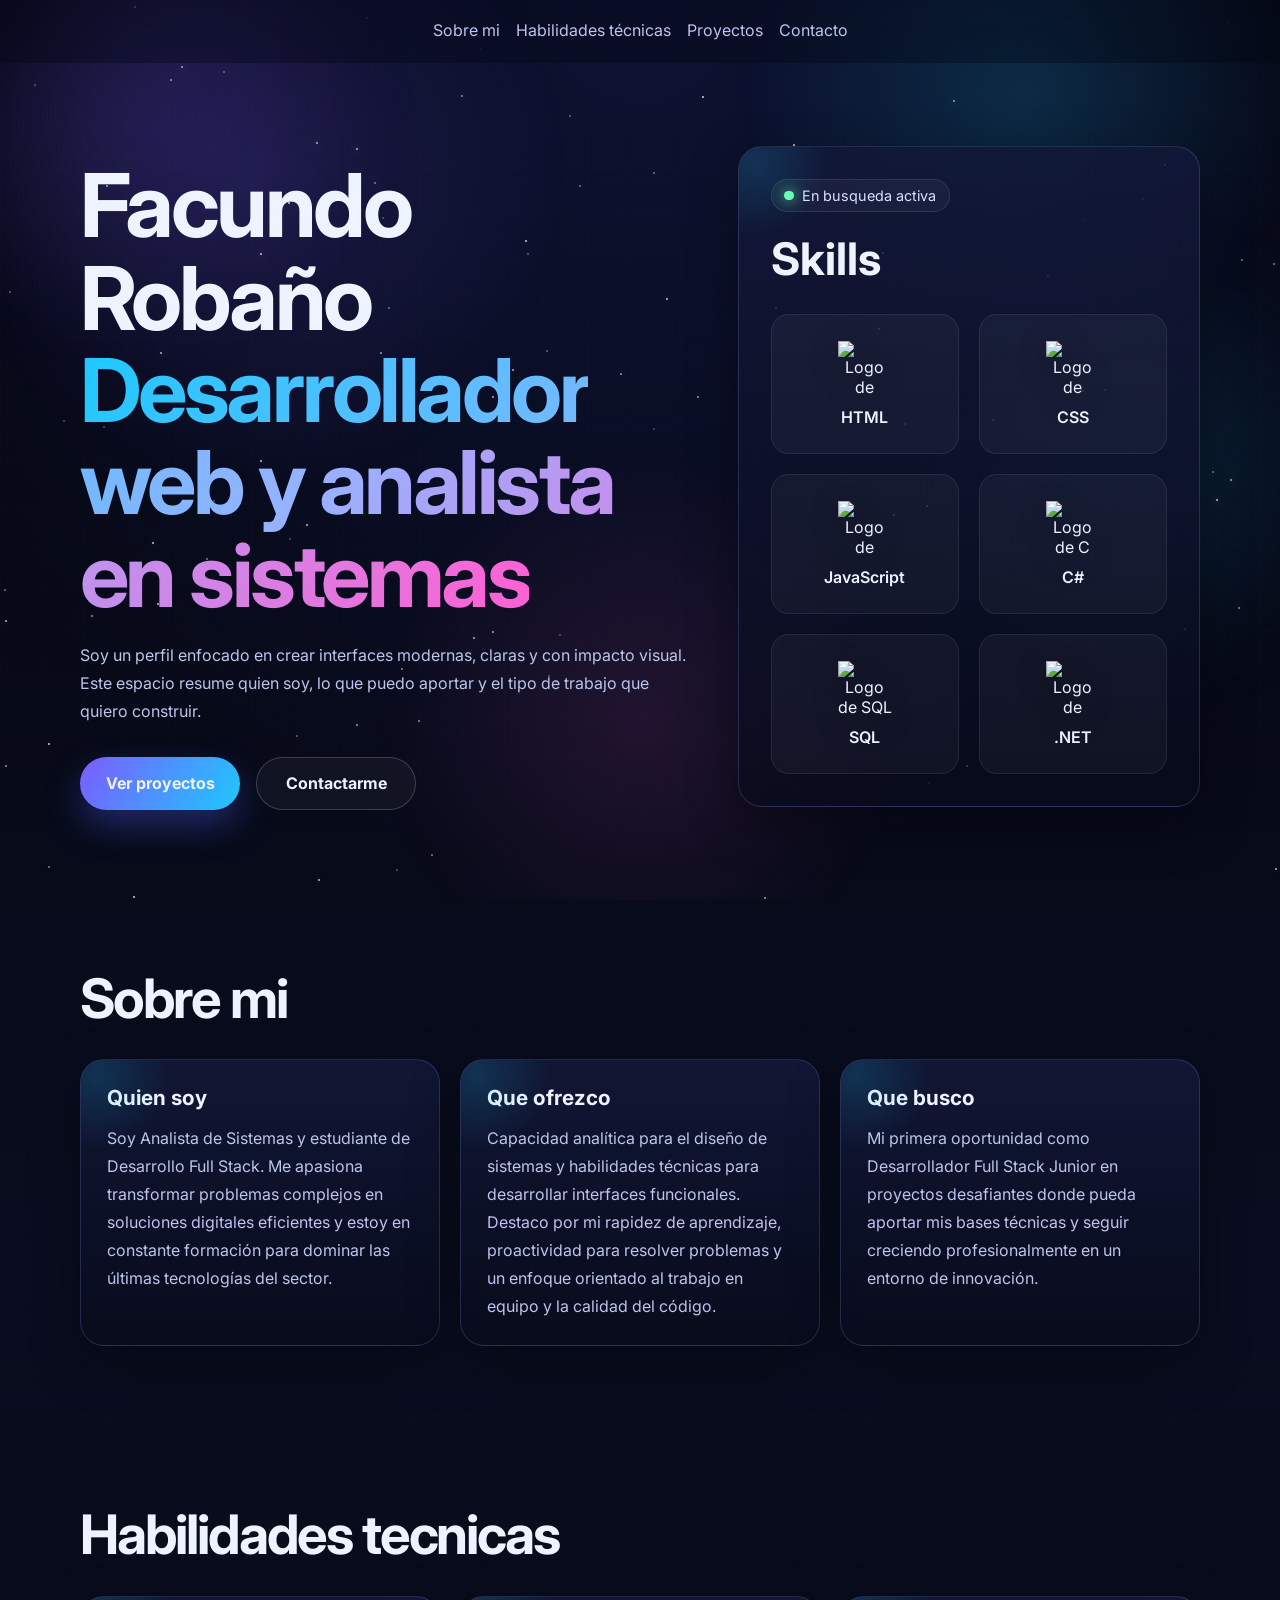
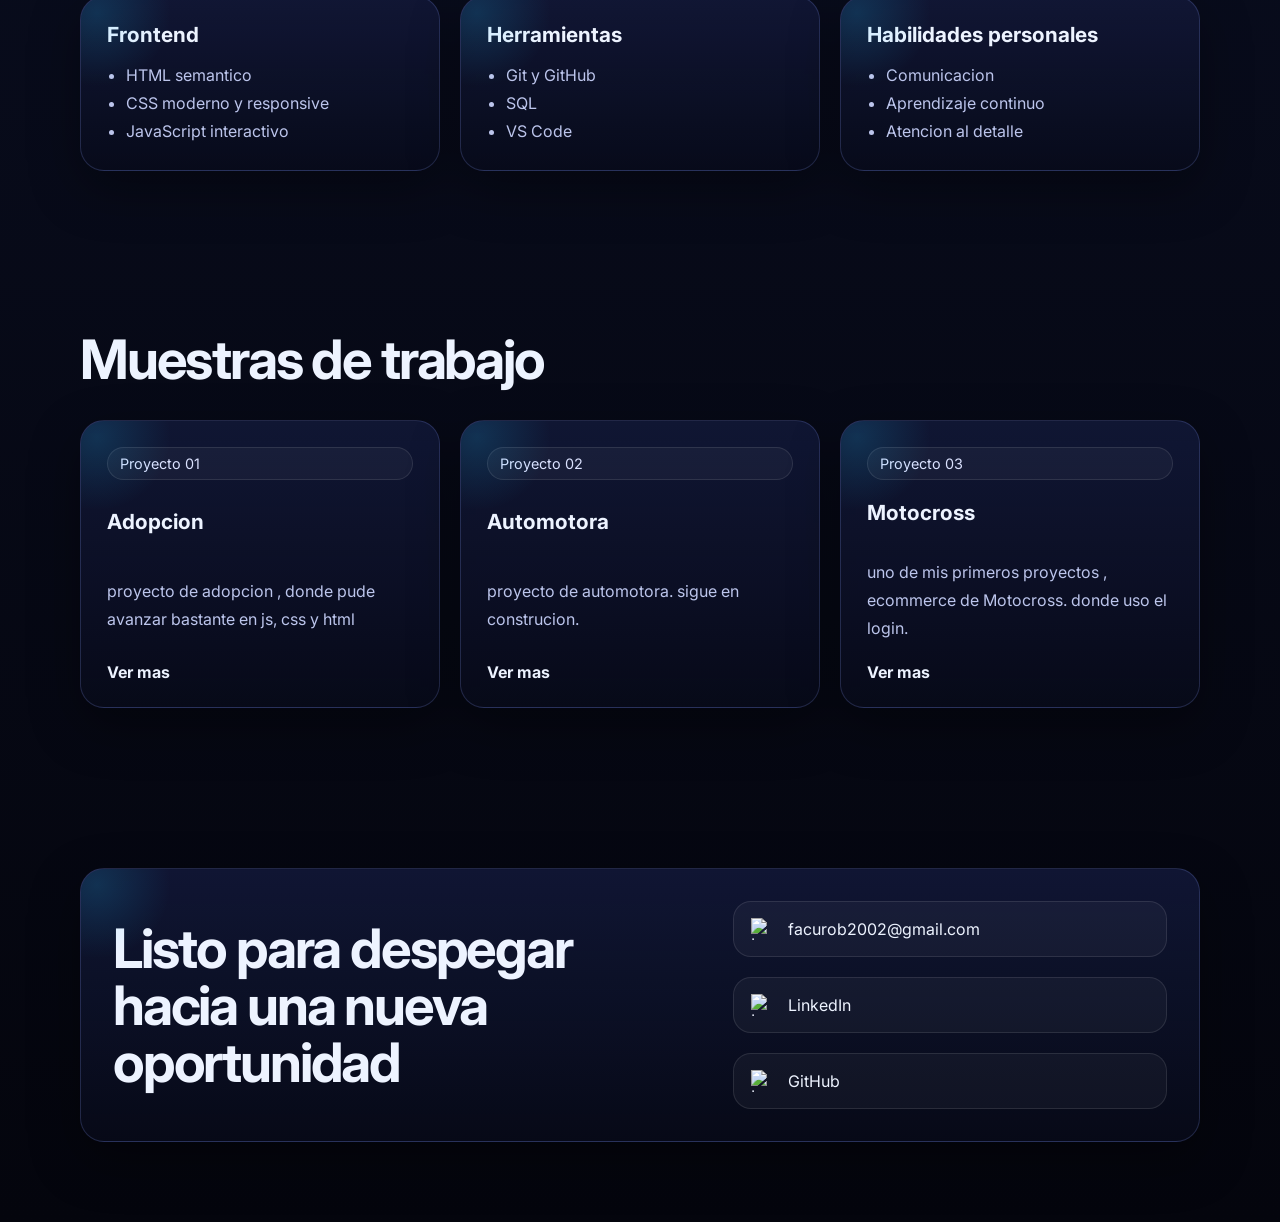
==== index.html @ c433d201 "Add files via upload" ====
<!DOCTYPE html>
<html lang="es">
<head>
  <meta charset="UTF-8">
  <meta name="viewport" content="width=device-width, initial-scale=1.0">
  <title>Porfolio Facundo Robaño</title>
  <meta name="description" content="Porfolio web animado con estilo galactico para presentar experiencia, habilidades y proyectos.">
  <link rel="preconnect" href="https://fonts.googleapis.com">
  <link rel="preconnect" href="https://fonts.gstatic.com" crossorigin>
  <link href="https://fonts.googleapis.com/css2?family=Inter:wght@400;500;600;700;800&display=swap" rel="stylesheet">
  <link rel="stylesheet" href="styles.css">
</head>
<body>
  <div class="fondo-espacial" aria-hidden="true">
    <div class="nebula nebula-izquierda"></div>
    <div class="nebula nebula-derecha"></div>
    <div class="estrellas" id="estrellas"></div>
    <div class="cuadricula-brillo"></div>
  </div>

  <header class="encabezado">
    <nav class="barra-nav">
      <div class="enlaces-nav">
        <a href="#sobre-mi">Sobre mi</a>
        <a href="#habilidades-tecnicas">Habilidades técnicas</a>
        <a href="#proyectos">Proyectos</a>
        <a href="#contacto">Contacto</a>
      </div>
    </nav>
  </header>

  <main>
    <section class="portada seccion" id="inicio">
      <div class="portada-texto revelar">
        <h1>Facundo Robaño <span class="texto-degradado">Desarrollador web y analista en sistemas</span></h1>
        <p>
          Soy un perfil enfocado en crear interfaces modernas, claras y con
          impacto visual. Este espacio resume quien soy, lo que puedo aportar
          y el tipo de trabajo que quiero construir.
        </p>
        <div class="portada-acciones">
          <a href="#proyectos" class="boton boton-primario">Ver proyectos</a>
          <a href="#contacto" class="boton boton-secundario">Contactarme</a>
        </div>
      </div>

      <div class="portada-panel revelar">
        <div class="tarjeta-orbital">
          <div class="estado-pill">
            <span class="estado-punto"></span>
            En busqueda activa
          </div>
          <h2>Skills</h2>

          <div class="metricas">
            <article class="tarjeta-logo">
              <img src="https://cdn.jsdelivr.net/gh/devicons/devicon/icons/html5/html5-original.svg" alt="Logo de HTML">
              <span>HTML</span>
            </article>
            <article class="tarjeta-logo">
              <img src="https://cdn.jsdelivr.net/gh/devicons/devicon/icons/css3/css3-original.svg" alt="Logo de CSS">
              <span>CSS</span>
            </article>
            <article class="tarjeta-logo">
              <img src="https://cdn.jsdelivr.net/gh/devicons/devicon/icons/javascript/javascript-original.svg" alt="Logo de JavaScript">
              <span>JavaScript</span>
            </article>
            <article class="tarjeta-logo">
              <img src="https://cdn.jsdelivr.net/gh/devicons/devicon/icons/csharp/csharp-original.svg" alt="Logo de C Sharp">
              <span>C#</span>
            </article>
            <article class="tarjeta-logo">
              <img src="https://cdn.jsdelivr.net/gh/devicons/devicon/icons/microsoftsqlserver/microsoftsqlserver-plain.svg" alt="Logo de SQL">
              <span>SQL</span>
            </article>
            <article class="tarjeta-logo">
              <img src="https://cdn.simpleicons.org/dotnet/512BD4" alt="Logo de .NET">
              <span>.NET</span>
            </article>
          </div>
        </div>
      </div>
    </section>

    <section class="seccion" id="sobre-mi">
      <div class="titulo-seccion revelar">
        <h2>Sobre mi</h2>
      </div>

      <div class="grilla-sobre-mi">
        <article class="tarjeta-vidrio revelar">
          <h3>Quien soy</h3>
          <p>
            Soy Analista de Sistemas y estudiante de Desarrollo Full Stack.
             Me apasiona transformar problemas complejos en soluciones digitales eficientes 
             y estoy en constante formación para dominar las últimas tecnologías del sector.
          </p>
        </article>

        <article class="tarjeta-vidrio revelar">
          <h3>Que ofrezco</h3>
          <p> 
           Capacidad analítica para el diseño de sistemas y habilidades técnicas para desarrollar interfaces funcionales.
            Destaco por mi rapidez de aprendizaje, proactividad para resolver problemas 
            y un enfoque orientado al trabajo en equipo y la calidad del código.
          </p>
        </article>

        <article class="tarjeta-vidrio revelar">
          <h3>Que busco</h3>
          <p>
            Mi primera oportunidad como Desarrollador Full Stack Junior en proyectos desafiantes
             donde pueda aportar mis bases técnicas y seguir creciendo profesionalmente en un entorno de innovación.
          </p>
        </article>
      </div>
    </section>

    <section class="seccion" id="habilidades-tecnicas">
      <div class="titulo-seccion revelar">
        <h2>Habilidades tecnicas</h2>
      </div>

      <div class="grilla-habilidades">
        <article class="tarjeta-vidrio revelar">
          <h3>Frontend</h3>
          <ul>
            <li>HTML semantico</li>
            <li>CSS moderno y responsive</li>
            <li>JavaScript interactivo</li>
          </ul>
        </article>

        <article class="tarjeta-vidrio revelar">
          <h3>Herramientas</h3>
          <ul>
            <li>Git y GitHub</li>
            <li>SQL</li>
            <li>VS Code</li>
          </ul>
        </article>

        <article class="tarjeta-vidrio revelar">
          <h3>Habilidades personales</h3>
          <ul>
            <li>Comunicacion</li>
            <li>Aprendizaje continuo</li>
            <li>Atencion al detalle</li>
          </ul>
        </article>
      </div>
    </section>

    <section class="seccion" id="proyectos">
      <div class="titulo-seccion revelar">
        <h2>Muestras de trabajo</h2>
      </div>

      <div class="grilla-proyectos">
        <article class="tarjeta-proyecto revelar">
          <span class="etiqueta-proyecto">Proyecto 01</span>
          <h3>Adopcion</h3>
          <p>
            proyecto de adopcion , donde pude avanzar  bastante en js, css y html 
          </p>
          <a href="./proyectos/adopcion-perros-cv/index.html">Ver mas</a>
        </article>

        <article class="tarjeta-proyecto revelar">
          <span class="etiqueta-proyecto">Proyecto 02</span>
          <h3>Automotora</h3>
          <p>
           proyecto de automotora.  sigue en construcion.
          </p>
          <a href="./proyectos/automotora/index.html">Ver mas</a>
        </article>

        <article class="tarjeta-proyecto revelar">
          <span class="etiqueta-proyecto">Proyecto 03</span>
          <h3>Motocross</h3>
          <p>
           uno  de mis primeros proyectos , ecommerce de Motocross. donde uso el login.  
          </p>
          <a href="./proyectos/Motocross/index.html">Ver mas</a>
        </article>
      </div>
    </section>

    <section class="seccion" id="contacto">
      <div class="contenedor-contacto revelar">
        <div>
          <h2>Listo para despegar hacia una nueva oportunidad</h2>
          
        </div>

        <div class="enlaces-contacto">
          <a href="mailto:facurob2002@gmail.com">
            <img src="https://cdn.simpleicons.org/gmail/EA4335" alt="Logo de Gmail">
            <span>facurob2002@gmail.com</span>
          </a>
          <a href="https://www.linkedin.com/in/facundo-roba%C3%B1o-1b584221b/" target="_blank" rel="noreferrer">
            <img src="https://cdn.jsdelivr.net/gh/devicons/devicon/icons/linkedin/linkedin-original.svg" alt="Logo de LinkedIn">
            <span>LinkedIn</span>
          </a>
          <a href="https://github.com/Facundo-RC" target="_blank" rel="noreferrer">
            <img src="https://cdn.simpleicons.org/github/FFFFFF" alt="Logo de GitHub">
            <span>GitHub</span>
          </a>
        </div>
      </div>
    </section>
  </main>

  <script src="script.js"></script>
</body>
</html>
---- styles.css ----
:root {
  --border: rgba(138, 160, 255, 0.2);
  --text: #edf3ff;
  --muted: #bcc5ec;
  --primary: #7c5cff;
  --secondary: #1ec8ff;
  --accent: #ff5fd2;
  --shadow: 0 18px 50px rgba(0, 0, 0, 0.35);
  --radius: 24px;
  --container: 1120px;
}

* {
  box-sizing: border-box;
  margin: 0;
  padding: 0;
}

html {
  scroll-behavior: smooth;
}

body {
  min-height: 100vh;
  overflow-x: hidden;
  font-family: "Inter", sans-serif;
  color: var(--text);
  background:
    radial-gradient(circle at top, rgba(44, 66, 181, 0.22), transparent 30%),
    linear-gradient(180deg, #04050d 0%, #090d1f 45%, #04050d 100%);
}

body::before {
  content: "";
  position: fixed;
  inset: 0;
  z-index: -3;
  pointer-events: none;
  background:
    radial-gradient(circle at 20% 20%, rgba(124, 92, 255, 0.15), transparent 25%),
    radial-gradient(circle at 80% 10%, rgba(30, 200, 255, 0.16), transparent 22%),
    radial-gradient(circle at 50% 80%, rgba(255, 95, 210, 0.1), transparent 28%);
}

a {
  color: inherit;
  text-decoration: none;
}

main {
  width: min(var(--container), calc(100% - 2rem));
  margin: 0 auto;
}

.seccion {
  padding: 5rem 0;
}

.titulo-seccion {
  margin-bottom: 2rem;
}

.titulo-seccion h2,
.contenedor-contacto h2,
.portada-texto h1 {
  line-height: 1.05;
  letter-spacing: -0.04em;
  max-width: 14ch;
  font-size: clamp(2rem, 5vw, 3.4rem);
}

.portada-texto h1 {
  max-width: 12ch;
  margin-top: 1rem;
  font-size: clamp(3rem, 8vw, 5.5rem);
}

.portada-texto p,
.tarjeta-vidrio p,
.tarjeta-orbital p,
.tarjeta-proyecto p,
.contenedor-contacto p,
.grilla-habilidades li {
  color: var(--muted);
  line-height: 1.75;
}

.etiqueta-proyecto,
.estado-pill {
  display: inline-flex;
  align-items: center;
  gap: 0.5rem;
  padding: 0.45rem 0.8rem;
  border: 1px solid rgba(255, 255, 255, 0.1);
  border-radius: 999px;
  background: rgba(255, 255, 255, 0.04);
  color: #dbe2ff;
  font-size: 0.9rem;
}

.tarjeta-vidrio,
.tarjeta-proyecto,
.tarjeta-orbital,
.contenedor-contacto {
  position: relative;
  overflow: hidden;
  border: 1px solid var(--border);
  border-radius: var(--radius);
  background: linear-gradient(180deg, rgba(18, 24, 56, 0.88), rgba(8, 11, 27, 0.74));
  box-shadow: var(--shadow);
}

.tarjeta-vidrio::before,
.tarjeta-proyecto::before,
.tarjeta-orbital::before,
.contenedor-contacto::before {
  content: "";
  position: absolute;
  top: -4rem;
  left: -4rem;
  width: 10rem;
  height: 10rem;
  border-radius: 50%;
  background: radial-gradient(circle, rgba(30, 200, 255, 0.16), transparent 65%);
  pointer-events: none;
}

.texto-degradado {
  background: linear-gradient(120deg, var(--secondary), #98b2ff, var(--accent));
  -webkit-background-clip: text;
  background-clip: text;
  color: transparent;
}

.revelar {
  opacity: 0;
  transform: translateY(24px);
  transition: opacity 0.6s ease, transform 0.6s ease;
}

.revelar.visible {
  opacity: 1;
  transform: translateY(0);
}

.fondo-espacial {
  position: fixed;
  inset: 0;
  z-index: -2;
  overflow: hidden;
  pointer-events: none;
}

.estrellas,
.cuadricula-brillo {
  position: absolute;
  inset: 0;
}

.estrella {
  position: absolute;
  width: 2px;
  height: 2px;
  border-radius: 50%;
  background: rgba(255, 255, 255, 0.85);
  box-shadow: 0 0 10px rgba(255, 255, 255, 0.75);
  animation: titilar var(--duration) ease-in-out infinite;
  animation-delay: var(--delay);
}

.nebula {
  position: absolute;
  width: 34rem;
  height: 34rem;
  border-radius: 50%;
  filter: blur(50px);
  opacity: 0.42;
  animation: flotarNebula 18s ease-in-out infinite alternate;
}

.nebula-izquierda {
  top: -10rem;
  left: -8rem;
  background: radial-gradient(circle, rgba(124, 92, 255, 0.46), transparent 60%);
}

.nebula-derecha {
  top: 12rem;
  right: -8rem;
  background: radial-gradient(circle, rgba(30, 200, 255, 0.34), transparent 60%);
  animation-duration: 22s;
}

.cuadricula-brillo {
  opacity: 0.35;
  background-image:
    linear-gradient(rgba(255, 255, 255, 0.03) 1px, transparent 1px),
    linear-gradient(90deg, rgba(255, 255, 255, 0.03) 1px, transparent 1px);
  background-size: 42px 42px;
  mask-image: linear-gradient(to bottom, transparent 5%, black 20%, black 80%, transparent 100%);
}

.encabezado {
  position: sticky;
  top: 0;
  z-index: 10;
  padding: 1.25rem 1.5rem;
  backdrop-filter: blur(18px);
  background: rgba(4, 7, 18, 0.35);
}

.barra-nav {
  width: min(var(--container), 100%);
  margin: 0 auto;
  display: flex;
  align-items: center;
  justify-content: center;
  gap: 1rem;
}

.enlaces-nav {
  display: flex;
  flex-wrap: wrap;
  gap: 1rem;
  color: var(--muted);
  justify-content: center;
}

.enlaces-nav a {
  position: relative;
  padding-bottom: 0.2rem;
}

.enlaces-nav a::after {
  content: "";
  position: absolute;
  right: 0;
  bottom: 0;
  left: 0;
  height: 2px;
  transform: scaleX(0);
  transform-origin: left;
  transition: transform 0.25s ease;
  background: linear-gradient(90deg, var(--secondary), var(--accent));
}

.enlaces-nav a:hover::after,
.enlaces-nav a.activo::after {
  transform: scaleX(1);
}

.portada {
  min-height: calc(100vh - 5rem);
  display: grid;
  grid-template-columns: 1.15fr 0.85fr;
  align-items: center;
  gap: 2rem;
}

.portada-texto p {
  max-width: 62ch;
  margin-top: 1.25rem;
}

.portada-acciones {
  display: flex;
  flex-wrap: wrap;
  gap: 1rem;
  margin-top: 2rem;
}

.boton {
  display: inline-flex;
  align-items: center;
  justify-content: center;
  min-width: 10rem;
  padding: 0.95rem 1.35rem;
  border-radius: 999px;
  font-weight: 700;
  transition: transform 0.25s ease, box-shadow 0.25s ease;
}

.boton:hover {
  transform: translateY(-3px);
}

.boton-primario {
  background: linear-gradient(120deg, var(--primary), var(--secondary));
  box-shadow: 0 15px 35px rgba(74, 95, 255, 0.35);
}

.boton-secundario {
  border: 1px solid rgba(255, 255, 255, 0.18);
  background: rgba(255, 255, 255, 0.04);
}

.portada-panel {
  display: flex;
  justify-content: center;
}

.tarjeta-orbital {
  width: min(100%, 31rem);
  padding: 2rem;
  animation: flotarTarjeta 8s ease-in-out infinite;
}

.tarjeta-orbital h2 {
  margin-top: 1.25rem;
  font-size: clamp(1.8rem, 4vw, 2.8rem);
}

.estado-punto {
  width: 0.6rem;
  height: 0.6rem;
  border-radius: 50%;
  background: #6effb3;
  box-shadow: 0 0 14px #6effb3;
}

.metricas,
.enlaces-contacto {
  display: grid;
  gap: 1.25rem;
}

.metricas {
  grid-template-columns: repeat(2, minmax(120px, 1fr));
  margin-top: 1.75rem;
}

.metricas article,
.tarjeta-vidrio,
.tarjeta-proyecto {
  padding: 1.6rem;
}

.metricas article {
  border-radius: 18px;
  background: rgba(255, 255, 255, 0.04);
  border: 1px solid rgba(255, 255, 255, 0.08);
}

.tarjeta-logo {
  display: grid;
  place-items: center;
  gap: 0.8rem;
  min-height: 130px;
  text-align: center;
  perspective: 900px;
  transform-style: preserve-3d;
  border: 1px solid rgba(255, 255, 255, 0.08);
  border-radius: 18px;
  background: rgba(255, 255, 255, 0.04);
  transition: transform 0.35s ease, box-shadow 0.35s ease, border-color 0.35s ease;
}

.tarjeta-logo:hover {
  transform: rotateX(10deg) rotateY(-10deg) translateY(-6px) scale(1.03);
  border-color: rgba(30, 200, 255, 0.45);
  box-shadow: 0 16px 30px rgba(8, 14, 40, 0.45);
}

.tarjeta-logo img {
  width: 54px;
  height: 54px;
  object-fit: contain;
  filter: drop-shadow(0 8px 14px rgba(0, 0, 0, 0.35));
  transition: transform 0.35s ease;
}

.tarjeta-logo:hover img {
  transform: translateZ(24px) scale(1.06);
}

.tarjeta-logo span {
  color: var(--text);
  font-weight: 600;
}

.grilla-sobre-mi,
.grilla-habilidades,
.grilla-proyectos {
  display: flex;
  flex-wrap: wrap;
  gap: 1.25rem;
}

.grilla-sobre-mi > *,
.grilla-habilidades > *,
.grilla-proyectos > * {
  flex: 1 1 280px;
}

.tarjeta-vidrio h3,
.tarjeta-proyecto h3 {
  margin-bottom: 0.85rem;
  font-size: 1.3rem;
}

.grilla-habilidades ul {
  padding-left: 1.2rem;
  list-style: disc;
}

.tarjeta-proyecto {
  display: flex;
  flex-direction: column;
  justify-content: space-between;
  min-height: 18rem;
}

.tarjeta-proyecto a {
  font-weight: 700;
}

.contenedor-contacto {
  display: grid;
  grid-template-columns: 1.15fr 0.85fr;
  gap: 2rem;
  align-items: center;
  padding: 2rem;
}

.enlaces-contacto a {
  display: flex;
  align-items: center;
  gap: 0.9rem;
  padding: 1rem 1.1rem;
  border: 1px solid rgba(255, 255, 255, 0.1);
  border-radius: 18px;
  background: rgba(255, 255, 255, 0.04);
  transition: transform 0.25s ease, border-color 0.25s ease;
}

.enlaces-contacto img {
  width: 22px;
  height: 22px;
  object-fit: contain;
  flex-shrink: 0;
}

.enlaces-contacto a:hover {
  transform: translateX(6px);
  border-color: rgba(255, 255, 255, 0.25);
}

@keyframes titilar {
  0%, 100% { opacity: 0.25; transform: scale(0.8); }
  50%       { opacity: 1;    transform: scale(1.4); }
}

@keyframes flotarNebula {
  from { transform: translate3d(0, 0, 0) scale(1); }
  to   { transform: translate3d(1.5rem, 2rem, 0) scale(1.12); }
}

@keyframes flotarTarjeta {
  0%, 100% { transform: translateY(0); }
  50%      { transform: translateY(-10px); }
}

@media (max-width: 960px) {
  .portada,
  .contenedor-contacto {
    grid-template-columns: 1fr;
  }

  .barra-nav {
    flex-direction: column;
    align-items: flex-start;
  }
}

@media (max-width: 640px) {
  main {
    width: min(var(--container), calc(100% - 1.2rem));
  }

  .seccion {
    padding: 4rem 0;
  }

  .portada-texto h1 {
    max-width: 100%;
  }

  .portada-acciones,
  .metricas {
    grid-template-columns: 1fr;
  }
}
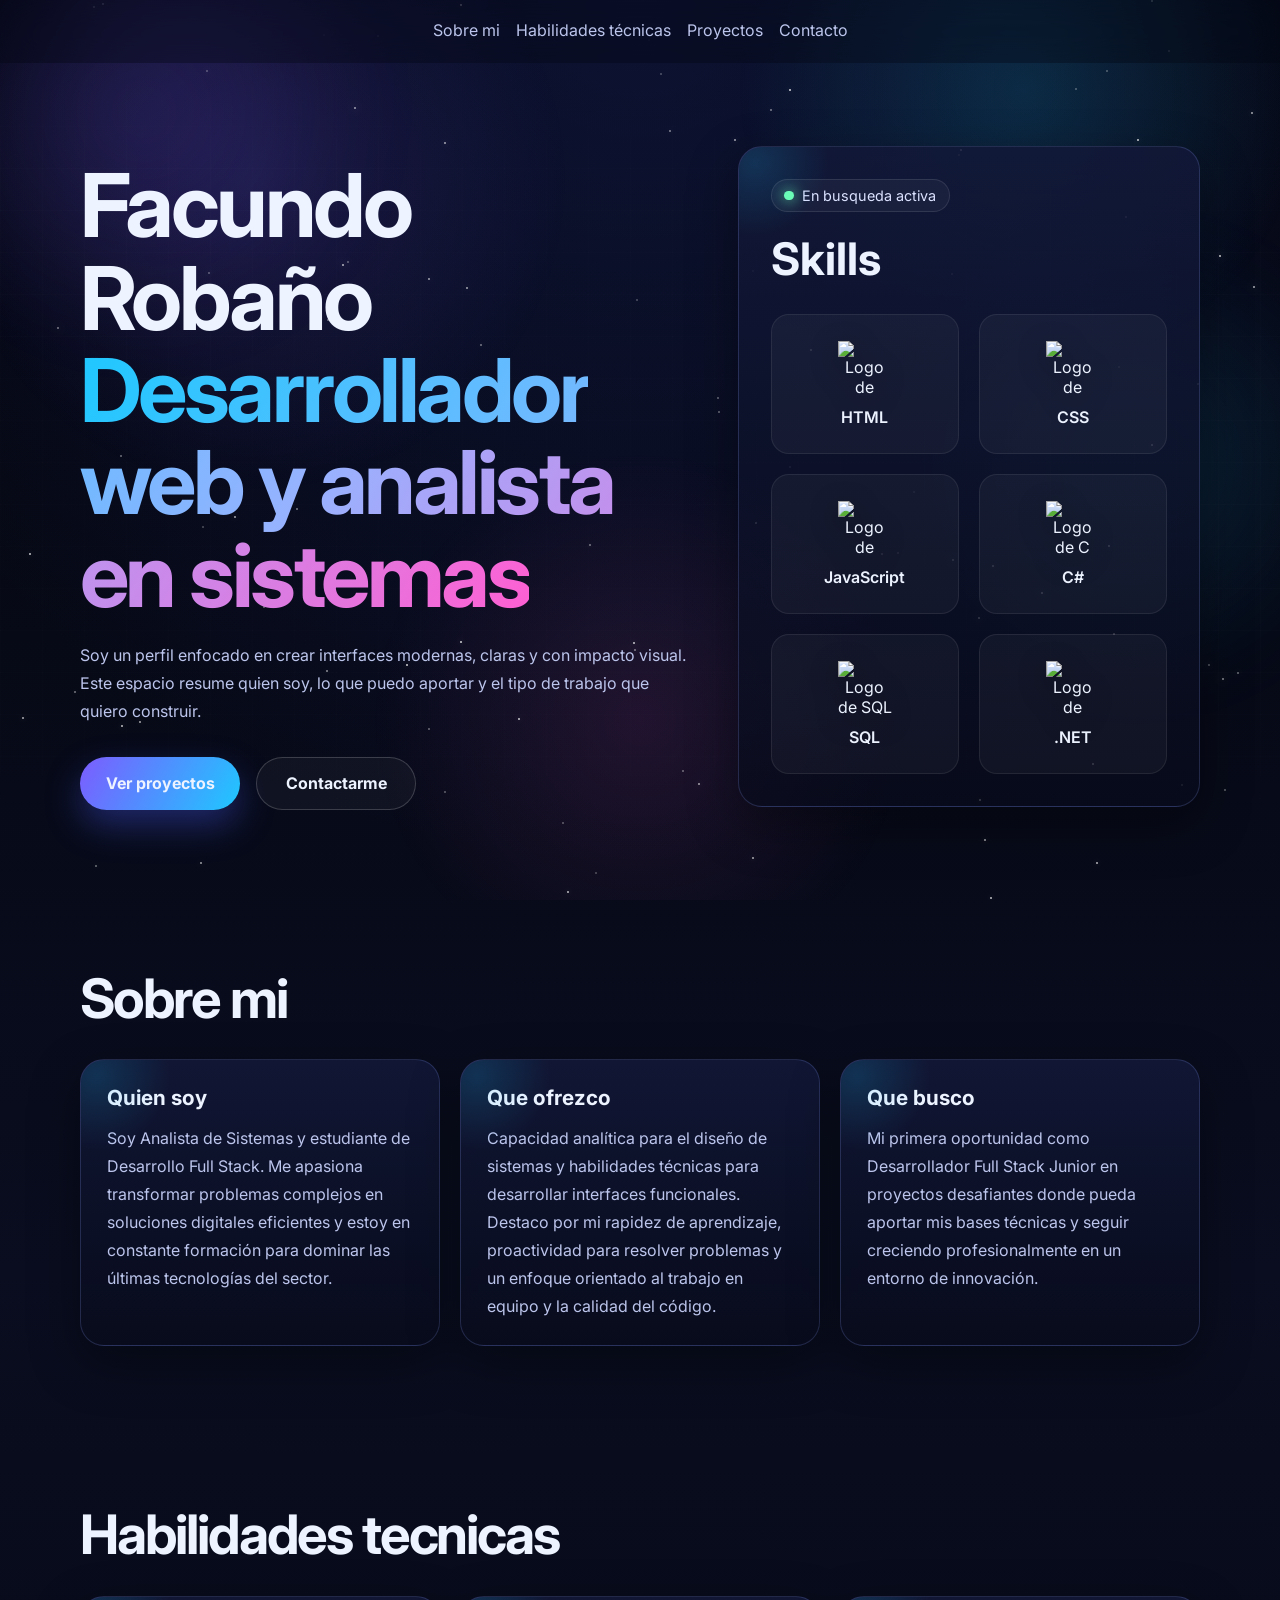
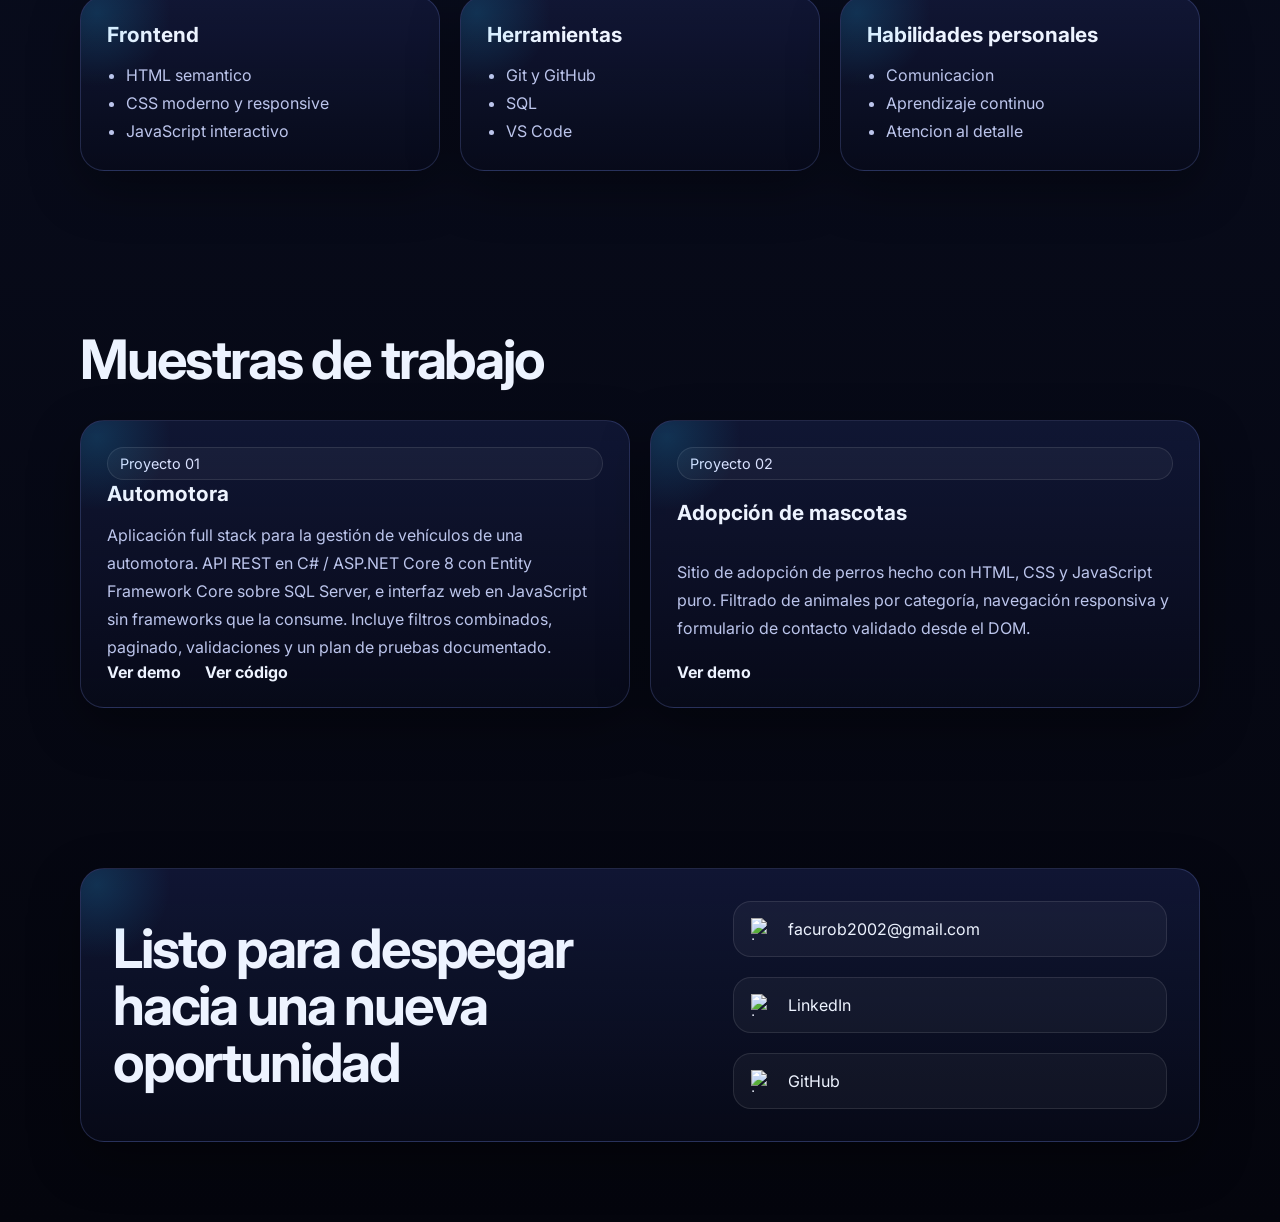
==== commit ad8c1273: "Saca Motocross del portfolio y apunta Automotora a su repo y demo propios" ====
--- a/index.html
+++ b/index.html
@@ -1,216 +1,215 @@
-<!DOCTYPE html>
-<html lang="es">
-<head>
-  <meta charset="UTF-8">
-  <meta name="viewport" content="width=device-width, initial-scale=1.0">
-  <title>Porfolio Facundo Robaño</title>
-  <meta name="description" content="Porfolio web animado con estilo galactico para presentar experiencia, habilidades y proyectos.">
-  <link rel="preconnect" href="https://fonts.googleapis.com">
-  <link rel="preconnect" href="https://fonts.gstatic.com" crossorigin>
-  <link href="https://fonts.googleapis.com/css2?family=Inter:wght@400;500;600;700;800&display=swap" rel="stylesheet">
-  <link rel="stylesheet" href="styles.css">
-</head>
-<body>
-  <div class="fondo-espacial" aria-hidden="true">
-    <div class="nebula nebula-izquierda"></div>
-    <div class="nebula nebula-derecha"></div>
-    <div class="estrellas" id="estrellas"></div>
-    <div class="cuadricula-brillo"></div>
-  </div>
-
-  <header class="encabezado">
-    <nav class="barra-nav">
-      <div class="enlaces-nav">
-        <a href="#sobre-mi">Sobre mi</a>
-        <a href="#habilidades-tecnicas">Habilidades técnicas</a>
-        <a href="#proyectos">Proyectos</a>
-        <a href="#contacto">Contacto</a>
-      </div>
-    </nav>
-  </header>
-
-  <main>
-    <section class="portada seccion" id="inicio">
-      <div class="portada-texto revelar">
-        <h1>Facundo Robaño <span class="texto-degradado">Desarrollador web y analista en sistemas</span></h1>
-        <p>
-          Soy un perfil enfocado en crear interfaces modernas, claras y con
-          impacto visual. Este espacio resume quien soy, lo que puedo aportar
-          y el tipo de trabajo que quiero construir.
-        </p>
-        <div class="portada-acciones">
-          <a href="#proyectos" class="boton boton-primario">Ver proyectos</a>
-          <a href="#contacto" class="boton boton-secundario">Contactarme</a>
-        </div>
-      </div>
-
-      <div class="portada-panel revelar">
-        <div class="tarjeta-orbital">
-          <div class="estado-pill">
-            <span class="estado-punto"></span>
-            En busqueda activa
-          </div>
-          <h2>Skills</h2>
-
-          <div class="metricas">
-            <article class="tarjeta-logo">
-              <img src="https://cdn.jsdelivr.net/gh/devicons/devicon/icons/html5/html5-original.svg" alt="Logo de HTML">
-              <span>HTML</span>
-            </article>
-            <article class="tarjeta-logo">
-              <img src="https://cdn.jsdelivr.net/gh/devicons/devicon/icons/css3/css3-original.svg" alt="Logo de CSS">
-              <span>CSS</span>
-            </article>
-            <article class="tarjeta-logo">
-              <img src="https://cdn.jsdelivr.net/gh/devicons/devicon/icons/javascript/javascript-original.svg" alt="Logo de JavaScript">
-              <span>JavaScript</span>
-            </article>
-            <article class="tarjeta-logo">
-              <img src="https://cdn.jsdelivr.net/gh/devicons/devicon/icons/csharp/csharp-original.svg" alt="Logo de C Sharp">
-              <span>C#</span>
-            </article>
-            <article class="tarjeta-logo">
-              <img src="https://cdn.jsdelivr.net/gh/devicons/devicon/icons/microsoftsqlserver/microsoftsqlserver-plain.svg" alt="Logo de SQL">
-              <span>SQL</span>
-            </article>
-            <article class="tarjeta-logo">
-              <img src="https://cdn.simpleicons.org/dotnet/512BD4" alt="Logo de .NET">
-              <span>.NET</span>
-            </article>
-          </div>
-        </div>
-      </div>
-    </section>
-
-    <section class="seccion" id="sobre-mi">
-      <div class="titulo-seccion revelar">
-        <h2>Sobre mi</h2>
-      </div>
-
-      <div class="grilla-sobre-mi">
-        <article class="tarjeta-vidrio revelar">
-          <h3>Quien soy</h3>
-          <p>
-            Soy Analista de Sistemas y estudiante de Desarrollo Full Stack.
-             Me apasiona transformar problemas complejos en soluciones digitales eficientes 
-             y estoy en constante formación para dominar las últimas tecnologías del sector.
-          </p>
-        </article>
-
-        <article class="tarjeta-vidrio revelar">
-          <h3>Que ofrezco</h3>
-          <p> 
-           Capacidad analítica para el diseño de sistemas y habilidades técnicas para desarrollar interfaces funcionales.
-            Destaco por mi rapidez de aprendizaje, proactividad para resolver problemas 
-            y un enfoque orientado al trabajo en equipo y la calidad del código.
-          </p>
-        </article>
-
-        <article class="tarjeta-vidrio revelar">
-          <h3>Que busco</h3>
-          <p>
-            Mi primera oportunidad como Desarrollador Full Stack Junior en proyectos desafiantes
-             donde pueda aportar mis bases técnicas y seguir creciendo profesionalmente en un entorno de innovación.
-          </p>
-        </article>
-      </div>
-    </section>
-
-    <section class="seccion" id="habilidades-tecnicas">
-      <div class="titulo-seccion revelar">
-        <h2>Habilidades tecnicas</h2>
-      </div>
-
-      <div class="grilla-habilidades">
-        <article class="tarjeta-vidrio revelar">
-          <h3>Frontend</h3>
-          <ul>
-            <li>HTML semantico</li>
-            <li>CSS moderno y responsive</li>
-            <li>JavaScript interactivo</li>
-          </ul>
-        </article>
-
-        <article class="tarjeta-vidrio revelar">
-          <h3>Herramientas</h3>
-          <ul>
-            <li>Git y GitHub</li>
-            <li>SQL</li>
-            <li>VS Code</li>
-          </ul>
-        </article>
-
-        <article class="tarjeta-vidrio revelar">
-          <h3>Habilidades personales</h3>
-          <ul>
-            <li>Comunicacion</li>
-            <li>Aprendizaje continuo</li>
-            <li>Atencion al detalle</li>
-          </ul>
-        </article>
-      </div>
-    </section>
-
-    <section class="seccion" id="proyectos">
-      <div class="titulo-seccion revelar">
-        <h2>Muestras de trabajo</h2>
-      </div>
-
-      <div class="grilla-proyectos">
-        <article class="tarjeta-proyecto revelar">
-          <span class="etiqueta-proyecto">Proyecto 01</span>
-          <h3>Adopcion</h3>
-          <p>
-            proyecto de adopcion , donde pude avanzar  bastante en js, css y html 
-          </p>
-          <a href="./proyectos/adopcion-perros-cv/index.html">Ver mas</a>
-        </article>
-
-        <article class="tarjeta-proyecto revelar">
-          <span class="etiqueta-proyecto">Proyecto 02</span>
-          <h3>Automotora</h3>
-          <p>
-           proyecto de automotora.  sigue en construcion.
-          </p>
-          <a href="./proyectos/automotora/index.html">Ver mas</a>
-        </article>
-
-        <article class="tarjeta-proyecto revelar">
-          <span class="etiqueta-proyecto">Proyecto 03</span>
-          <h3>Motocross</h3>
-          <p>
-           uno  de mis primeros proyectos , ecommerce de Motocross. donde uso el login.  
-          </p>
-          <a href="./proyectos/Motocross/index.html">Ver mas</a>
-        </article>
-      </div>
-    </section>
-
-    <section class="seccion" id="contacto">
-      <div class="contenedor-contacto revelar">
-        <div>
-          <h2>Listo para despegar hacia una nueva oportunidad</h2>
-          
-        </div>
-
-        <div class="enlaces-contacto">
-          <a href="mailto:facurob2002@gmail.com">
-            <img src="https://cdn.simpleicons.org/gmail/EA4335" alt="Logo de Gmail">
-            <span>facurob2002@gmail.com</span>
-          </a>
-          <a href="https://www.linkedin.com/in/facundo-roba%C3%B1o-1b584221b/" target="_blank" rel="noreferrer">
-            <img src="https://cdn.jsdelivr.net/gh/devicons/devicon/icons/linkedin/linkedin-original.svg" alt="Logo de LinkedIn">
-            <span>LinkedIn</span>
-          </a>
-          <a href="https://github.com/Facundo-RC" target="_blank" rel="noreferrer">
-            <img src="https://cdn.simpleicons.org/github/FFFFFF" alt="Logo de GitHub">
-            <span>GitHub</span>
-          </a>
-        </div>
-      </div>
-    </section>
-  </main>
-
-  <script src="script.js"></script>
-</body>
-</html>
+<!DOCTYPE html>
+<html lang="es">
+<head>
+  <meta charset="UTF-8">
+  <meta name="viewport" content="width=device-width, initial-scale=1.0">
+  <title>Porfolio Facundo Robaño</title>
+  <meta name="description" content="Porfolio web animado con estilo galactico para presentar experiencia, habilidades y proyectos.">
+  <link rel="preconnect" href="https://fonts.googleapis.com">
+  <link rel="preconnect" href="https://fonts.gstatic.com" crossorigin>
+  <link href="https://fonts.googleapis.com/css2?family=Inter:wght@400;500;600;700;800&display=swap" rel="stylesheet">
+  <link rel="stylesheet" href="styles.css">
+</head>
+<body>
+  <div class="fondo-espacial" aria-hidden="true">
+    <div class="nebula nebula-izquierda"></div>
+    <div class="nebula nebula-derecha"></div>
+    <div class="estrellas" id="estrellas"></div>
+    <div class="cuadricula-brillo"></div>
+  </div>
+
+  <header class="encabezado">
+    <nav class="barra-nav">
+      <div class="enlaces-nav">
+        <a href="#sobre-mi">Sobre mi</a>
+        <a href="#habilidades-tecnicas">Habilidades técnicas</a>
+        <a href="#proyectos">Proyectos</a>
+        <a href="#contacto">Contacto</a>
+      </div>
+    </nav>
+  </header>
+
+  <main>
+    <section class="portada seccion" id="inicio">
+      <div class="portada-texto revelar">
+        <h1>Facundo Robaño <span class="texto-degradado">Desarrollador web y analista en sistemas</span></h1>
+        <p>
+          Soy un perfil enfocado en crear interfaces modernas, claras y con
+          impacto visual. Este espacio resume quien soy, lo que puedo aportar
+          y el tipo de trabajo que quiero construir.
+        </p>
+        <div class="portada-acciones">
+          <a href="#proyectos" class="boton boton-primario">Ver proyectos</a>
+          <a href="#contacto" class="boton boton-secundario">Contactarme</a>
+        </div>
+      </div>
+
+      <div class="portada-panel revelar">
+        <div class="tarjeta-orbital">
+          <div class="estado-pill">
+            <span class="estado-punto"></span>
+            En busqueda activa
+          </div>
+          <h2>Skills</h2>
+
+          <div class="metricas">
+            <article class="tarjeta-logo">
+              <img src="https://cdn.jsdelivr.net/gh/devicons/devicon/icons/html5/html5-original.svg" alt="Logo de HTML">
+              <span>HTML</span>
+            </article>
+            <article class="tarjeta-logo">
+              <img src="https://cdn.jsdelivr.net/gh/devicons/devicon/icons/css3/css3-original.svg" alt="Logo de CSS">
+              <span>CSS</span>
+            </article>
+            <article class="tarjeta-logo">
+              <img src="https://cdn.jsdelivr.net/gh/devicons/devicon/icons/javascript/javascript-original.svg" alt="Logo de JavaScript">
+              <span>JavaScript</span>
+            </article>
+            <article class="tarjeta-logo">
+              <img src="https://cdn.jsdelivr.net/gh/devicons/devicon/icons/csharp/csharp-original.svg" alt="Logo de C Sharp">
+              <span>C#</span>
+            </article>
+            <article class="tarjeta-logo">
+              <img src="https://cdn.jsdelivr.net/gh/devicons/devicon/icons/microsoftsqlserver/microsoftsqlserver-plain.svg" alt="Logo de SQL">
+              <span>SQL</span>
+            </article>
+            <article class="tarjeta-logo">
+              <img src="https://cdn.simpleicons.org/dotnet/512BD4" alt="Logo de .NET">
+              <span>.NET</span>
+            </article>
+          </div>
+        </div>
+      </div>
+    </section>
+
+    <section class="seccion" id="sobre-mi">
+      <div class="titulo-seccion revelar">
+        <h2>Sobre mi</h2>
+      </div>
+
+      <div class="grilla-sobre-mi">
+        <article class="tarjeta-vidrio revelar">
+          <h3>Quien soy</h3>
+          <p>
+            Soy Analista de Sistemas y estudiante de Desarrollo Full Stack.
+             Me apasiona transformar problemas complejos en soluciones digitales eficientes 
+             y estoy en constante formación para dominar las últimas tecnologías del sector.
+          </p>
+        </article>
+
+        <article class="tarjeta-vidrio revelar">
+          <h3>Que ofrezco</h3>
+          <p> 
+           Capacidad analítica para el diseño de sistemas y habilidades técnicas para desarrollar interfaces funcionales.
+            Destaco por mi rapidez de aprendizaje, proactividad para resolver problemas 
+            y un enfoque orientado al trabajo en equipo y la calidad del código.
+          </p>
+        </article>
+
+        <article class="tarjeta-vidrio revelar">
+          <h3>Que busco</h3>
+          <p>
+            Mi primera oportunidad como Desarrollador Full Stack Junior en proyectos desafiantes
+             donde pueda aportar mis bases técnicas y seguir creciendo profesionalmente en un entorno de innovación.
+          </p>
+        </article>
+      </div>
+    </section>
+
+    <section class="seccion" id="habilidades-tecnicas">
+      <div class="titulo-seccion revelar">
+        <h2>Habilidades tecnicas</h2>
+      </div>
+
+      <div class="grilla-habilidades">
+        <article class="tarjeta-vidrio revelar">
+          <h3>Frontend</h3>
+          <ul>
+            <li>HTML semantico</li>
+            <li>CSS moderno y responsive</li>
+            <li>JavaScript interactivo</li>
+          </ul>
+        </article>
+
+        <article class="tarjeta-vidrio revelar">
+          <h3>Herramientas</h3>
+          <ul>
+            <li>Git y GitHub</li>
+            <li>SQL</li>
+            <li>VS Code</li>
+          </ul>
+        </article>
+
+        <article class="tarjeta-vidrio revelar">
+          <h3>Habilidades personales</h3>
+          <ul>
+            <li>Comunicacion</li>
+            <li>Aprendizaje continuo</li>
+            <li>Atencion al detalle</li>
+          </ul>
+        </article>
+      </div>
+    </section>
+
+    <section class="seccion" id="proyectos">
+      <div class="titulo-seccion revelar">
+        <h2>Muestras de trabajo</h2>
+      </div>
+
+      <div class="grilla-proyectos">
+        <article class="tarjeta-proyecto revelar">
+          <span class="etiqueta-proyecto">Proyecto 01</span>
+          <h3>Automotora</h3>
+          <p>
+            Aplicación full stack para la gestión de vehículos de una automotora. API REST
+            en C# / ASP.NET Core 8 con Entity Framework Core sobre SQL Server, e interfaz
+            web en JavaScript sin frameworks que la consume. Incluye filtros combinados,
+            paginado, validaciones y un plan de pruebas documentado.
+          </p>
+          <div class="enlaces-proyecto">
+            <a href="https://facundo-rc.github.io/automotora/" target="_blank" rel="noopener">Ver demo</a>
+            <a href="https://github.com/Facundo-RC/automotora" target="_blank" rel="noopener">Ver código</a>
+          </div>
+        </article>
+
+        <article class="tarjeta-proyecto revelar">
+          <span class="etiqueta-proyecto">Proyecto 02</span>
+          <h3>Adopción de mascotas</h3>
+          <p>
+            Sitio de adopción de perros hecho con HTML, CSS y JavaScript puro. Filtrado de
+            animales por categoría, navegación responsiva y formulario de contacto validado
+            desde el DOM.
+          </p>
+          <a href="./proyectos/adopcion-perros-cv/index.html">Ver demo</a>
+        </article>
+      </div>
+    </section>
+
+    <section class="seccion" id="contacto">
+      <div class="contenedor-contacto revelar">
+        <div>
+          <h2>Listo para despegar hacia una nueva oportunidad</h2>
+          
+        </div>
+
+        <div class="enlaces-contacto">
+          <a href="mailto:facurob2002@gmail.com">
+            <img src="https://cdn.simpleicons.org/gmail/EA4335" alt="Logo de Gmail">
+            <span>facurob2002@gmail.com</span>
+          </a>
+          <a href="https://www.linkedin.com/in/facundo-roba%C3%B1o-1b584221b/" target="_blank" rel="noreferrer">
+            <img src="https://cdn.jsdelivr.net/gh/devicons/devicon/icons/linkedin/linkedin-original.svg" alt="Logo de LinkedIn">
+            <span>LinkedIn</span>
+          </a>
+          <a href="https://github.com/Facundo-RC" target="_blank" rel="noreferrer">
+            <img src="https://cdn.simpleicons.org/github/FFFFFF" alt="Logo de GitHub">
+            <span>GitHub</span>
+          </a>
+        </div>
+      </div>
+    </section>
+  </main>
+
+  <script src="script.js"></script>
+</body>
+</html>
--- a/styles.css
+++ b/styles.css
@@ -414,6 +414,13 @@
   font-weight: 700;
 }
 
+/* Fila de enlaces cuando una tarjeta tiene mas de uno (demo y codigo). */
+.enlaces-proyecto {
+  display: flex;
+  flex-wrap: wrap;
+  gap: 1.5rem;
+}
+
 .contenedor-contacto {
   display: grid;
   grid-template-columns: 1.15fr 0.85fr;
